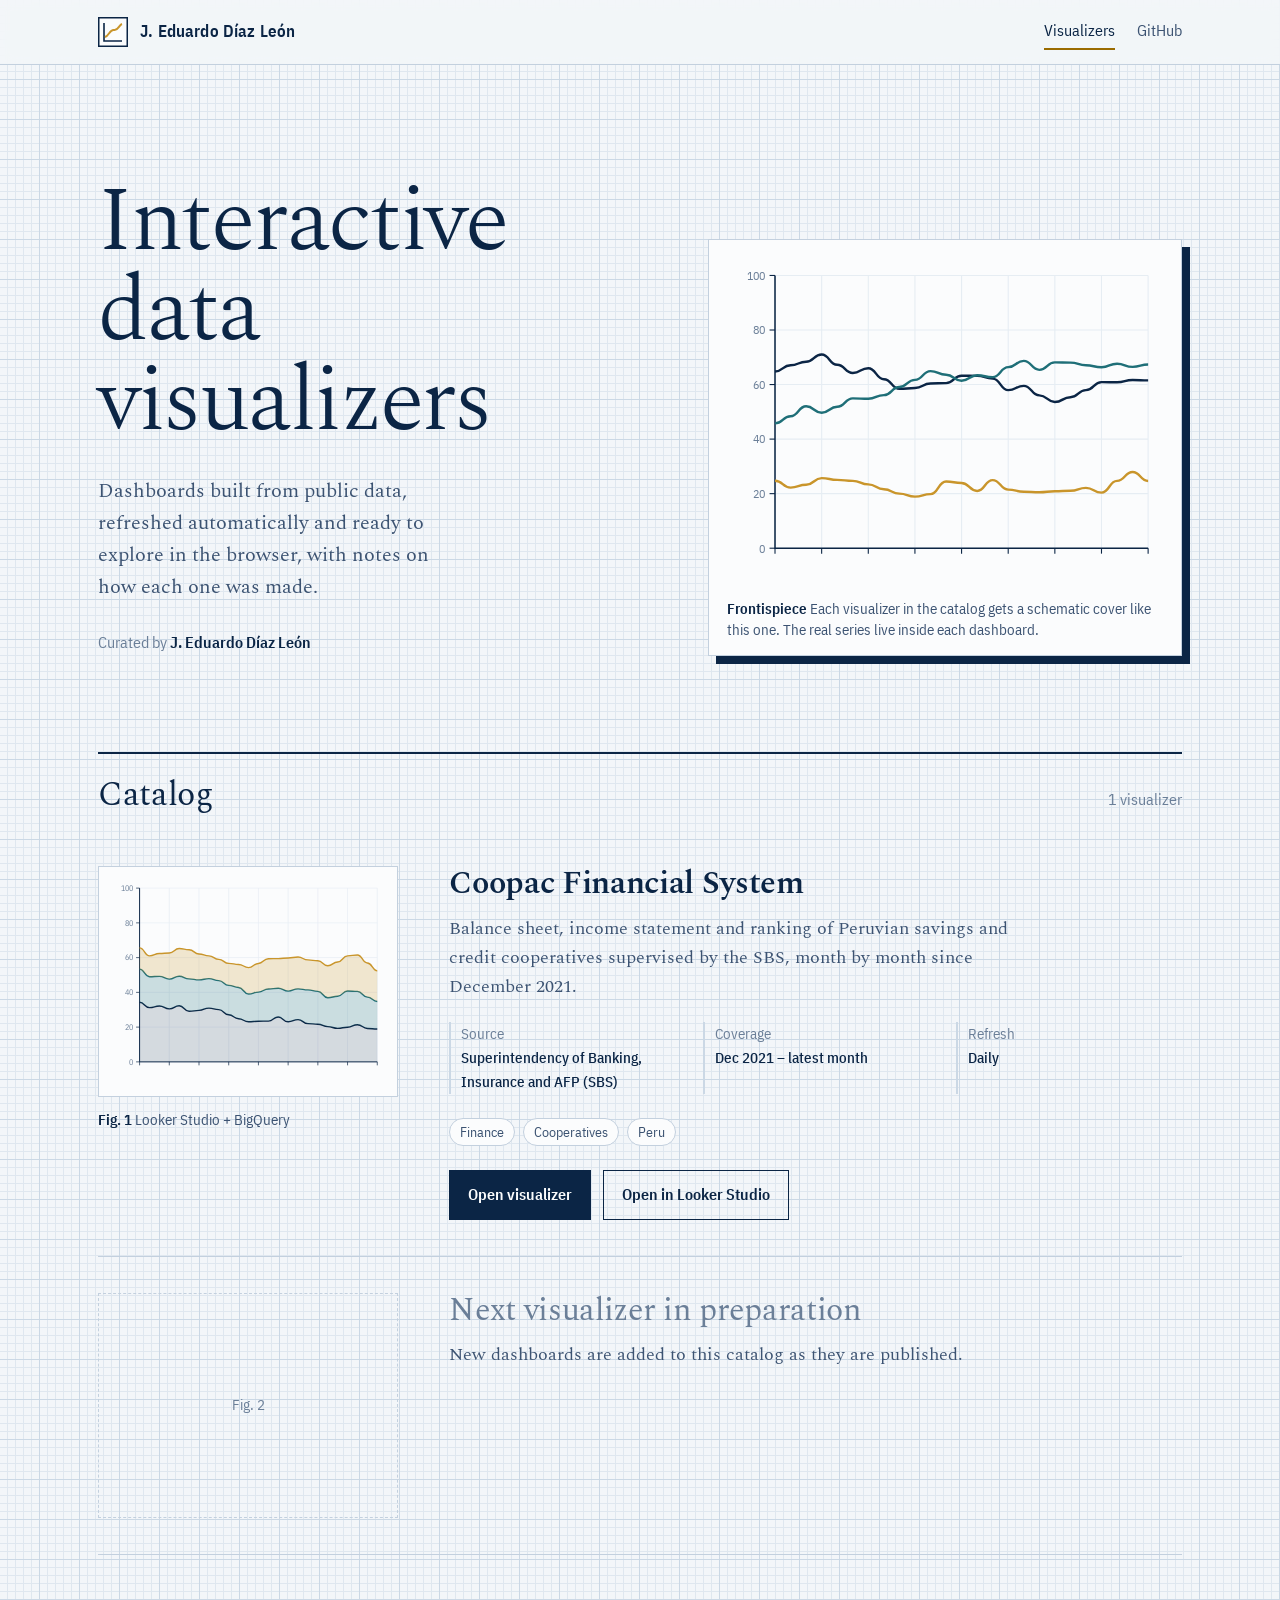
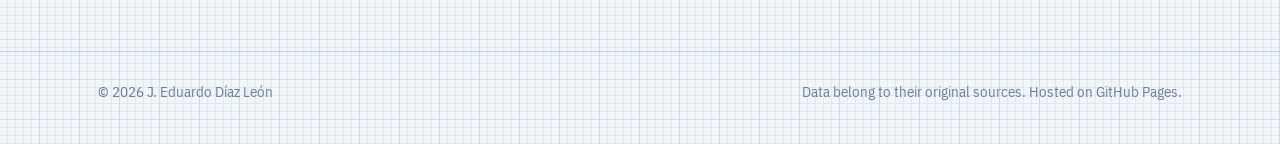
==== index.html @ e065cef1 "Add files via upload" ====
<!doctype html>
<html lang="en">
<head>
  <meta charset="utf-8">
  <meta name="viewport" content="width=device-width, initial-scale=1">
  <title>Visualization · J. Eduardo Díaz León</title>
  <meta name="description" content="Interactive data visualizers built from public data and refreshed automatically.">
  <link rel="icon" href="assets/favicon.svg" type="image/svg+xml">
  <link rel="preconnect" href="https://fonts.googleapis.com">
  <link rel="preconnect" href="https://fonts.gstatic.com" crossorigin>
  <link href="https://fonts.googleapis.com/css2?family=IBM+Plex+Sans+Condensed:wght@400;500;600&family=Spectral:ital,wght@0,300;0,400;0,600;1,400&display=swap" rel="stylesheet">
  <link rel="stylesheet" href="assets/styles.css">
</head>
<body>
  <a class="skip" href="#catalog">Skip to the visualizers</a>

  <header class="masthead">
    <div class="wrap">
      <a class="brand" href="./" aria-label="Visualization, home">
        <svg width="30" height="30" viewBox="0 0 30 30" aria-hidden="true">
          <rect x="0.75" y="0.75" width="28.5" height="28.5" fill="#fbfcfd" stroke="#0b2545" stroke-width="1.5"/>
          <path d="M6 6 V24 H24" fill="none" stroke="#0b2545" stroke-width="1.6"/>
          <path d="M7 20 C11 19, 12 12, 16 13 S21 8, 24 7" fill="none" stroke="#c9952b" stroke-width="2"/>
        </svg>
        <span>J. Eduardo Díaz León</span>
      </a>
      <nav aria-label="Main">
        <a href="./" aria-current="page">Visualizers</a>
        <a href="https://github.com/jeduardodiazleon" target="_blank" rel="noopener">GitHub</a>
      </nav>
    </div>
  </header>

  <main>
    <section class="hero">
      <div class="wrap hero-grid">
        <div>
          <h1>Interactive data visualizers</h1>
          <p class="lede">Dashboards built from public data, refreshed automatically and ready to explore in the browser, with notes on how each one was made.</p>
          <p class="byline">Curated by <strong>J. Eduardo Díaz León</strong></p>
        </div>
        <figure class="hero-figure" id="hero-figure">
          <figcaption></figcaption>
        </figure>
      </div>
    </section>

    <section class="catalog" id="catalog" aria-labelledby="catalog-title">
      <div class="wrap">
        <div class="section-head">
          <h2 id="catalog-title">Catalog</h2>
          <p id="count"></p>
        </div>
        <div id="catalog-list"></div>
      </div>
    </section>
  </main>

  <footer class="colophon">
    <div class="wrap">
      <span>© <span id="year"></span> J. Eduardo Díaz León</span>
      <span>Data belong to their original sources. Hosted on GitHub Pages.</span>
    </div>
  </footer>

  <script src="assets/apps.js"></script>
  <script src="assets/main.js"></script>
</body>
</html>
---- assets/styles.css ----
/* ---------- Tokens ---------- */
:root {
  --paper: #f3f6f9;
  --sheet: #fbfcfd;
  --grid: #dfe7ef;
  --grid-strong: #cbd8e5;
  --ink: #0b2545;
  --ink-2: #3c5372;
  --ink-3: #6b7f98;
  --rule: #c3d0de;
  --ochre: #9a6b00;
  --ochre-soft: #e9c46a;
  --teal: #1f6f78;

  --serif: "Spectral", Georgia, "Times New Roman", serif;
  --sans: "IBM Plex Sans Condensed", "Arial Narrow", system-ui, sans-serif;

  --measure: 64ch;
  --page: 1180px;
  --gutter: clamp(20px, 4vw, 48px);
}

*,
*::before,
*::after { box-sizing: border-box; }

html { -webkit-text-size-adjust: 100%; }

body {
  margin: 0;
  color: var(--ink);
  font-family: var(--serif);
  font-size: 18px;
  line-height: 1.6;
  background-color: var(--paper);
  /* Graph paper: fine 8px lines, stronger every 40px */
  background-image:
    linear-gradient(var(--grid-strong) 1px, transparent 1px),
    linear-gradient(90deg, var(--grid-strong) 1px, transparent 1px),
    linear-gradient(var(--grid) 1px, transparent 1px),
    linear-gradient(90deg, var(--grid) 1px, transparent 1px);
  background-size: 40px 40px, 40px 40px, 8px 8px, 8px 8px;
  background-position: -1px -1px;
}

a { color: inherit; }

:focus-visible {
  outline: 3px solid var(--ochre-soft);
  outline-offset: 3px;
  border-radius: 2px;
}

.wrap {
  max-width: var(--page);
  margin: 0 auto;
  padding: 0 var(--gutter);
}

.skip {
  position: absolute;
  left: -999px;
  top: 8px;
  background: var(--ink);
  color: var(--sheet);
  padding: 8px 14px;
  font-family: var(--sans);
  z-index: 10;
}
.skip:focus { left: 8px; }

/* ---------- Masthead ---------- */
.masthead {
  border-bottom: 1px solid var(--rule);
  background: color-mix(in srgb, var(--paper) 88%, transparent);
  backdrop-filter: blur(6px);
  position: sticky;
  top: 0;
  z-index: 5;
}
.masthead .wrap {
  display: flex;
  align-items: center;
  justify-content: space-between;
  gap: 24px;
  min-height: 64px;
}
.brand {
  display: flex;
  align-items: center;
  gap: 12px;
  text-decoration: none;
  font-family: var(--sans);
  font-weight: 600;
  font-size: 17px;
  letter-spacing: 0.01em;
}
.brand svg { flex: none; }
.masthead nav {
  display: flex;
  gap: 22px;
  font-family: var(--sans);
  font-size: 16px;
}
.masthead nav a {
  text-decoration: none;
  color: var(--ink-2);
  padding: 4px 0;
  border-bottom: 2px solid transparent;
}
.masthead nav a:hover,
.masthead nav a[aria-current="page"] {
  color: var(--ink);
  border-bottom-color: var(--ochre);
}

/* ---------- Hero ---------- */
.hero {
  padding: clamp(56px, 9vw, 112px) 0 clamp(40px, 6vw, 72px);
}
.hero-grid {
  display: grid;
  grid-template-columns: minmax(0, 1.15fr) minmax(0, 1fr);
  gap: clamp(32px, 5vw, 72px);
  align-items: end;
}
.hero h1 {
  font-weight: 300;
  font-size: clamp(44px, 7.2vw, 92px);
  line-height: 0.98;
  letter-spacing: -0.025em;
  margin: 0 0 28px;
  max-width: 11ch;
}
.hero .lede {
  font-size: clamp(19px, 1.6vw, 22px);
  line-height: 1.55;
  color: var(--ink-2);
  max-width: 36ch;
  margin: 0 0 28px;
}
.byline {
  font-family: var(--sans);
  font-size: 16px;
  color: var(--ink-3);
  margin: 0;
}
.byline strong { color: var(--ink); font-weight: 600; }

/* The hero figure: the memorable element */
.hero-figure {
  margin: 0;
  background: var(--sheet);
  border: 1px solid var(--rule);
  padding: 18px 18px 14px;
  box-shadow: 8px 8px 0 var(--ink);
}
.hero-figure svg { display: block; width: 100%; height: auto; }
.hero-figure figcaption,
.plate figcaption {
  font-family: var(--sans);
  font-size: 15px;
  line-height: 1.45;
  color: var(--ink-2);
  margin-top: 12px;
}
.hero-figure figcaption b,
.plate figcaption b { color: var(--ink); font-weight: 600; }

@media (prefers-reduced-motion: no-preference) {
  .draw path.series {
    stroke-dasharray: var(--len);
    stroke-dashoffset: var(--len);
    animation: draw 1.8s cubic-bezier(.6, .1, .2, 1) forwards;
  }
  .draw path.series:nth-of-type(2) { animation-delay: .25s; }
  .draw path.series:nth-of-type(3) { animation-delay: .5s; }
  @keyframes draw { to { stroke-dashoffset: 0; } }
}

/* ---------- Catalog ---------- */
.catalog {
  padding: 24px 0 96px;
}
.section-head {
  display: flex;
  align-items: baseline;
  justify-content: space-between;
  gap: 16px;
  border-top: 2px solid var(--ink);
  padding-top: 14px;
  margin-bottom: 8px;
}
.section-head h2 {
  font-weight: 400;
  font-size: clamp(26px, 3vw, 34px);
  margin: 0;
  letter-spacing: -0.01em;
}
.section-head p {
  font-family: var(--sans);
  color: var(--ink-3);
  margin: 0;
  font-size: 16px;
}

.entry {
  display: grid;
  grid-template-columns: 300px minmax(0, 1fr);
  gap: clamp(24px, 4vw, 56px);
  padding: 36px 0;
  border-bottom: 1px solid var(--rule);
}
.plate {
  margin: 0;
}
.plate .frame {
  background: var(--sheet);
  border: 1px solid var(--rule);
  padding: 10px;
}
.plate svg { display: block; width: 100%; height: auto; }

.entry h3 {
  font-weight: 600;
  font-size: clamp(26px, 2.6vw, 32px);
  line-height: 1.15;
  margin: 0 0 12px;
  letter-spacing: -0.01em;
}
.entry h3 a { text-decoration: none; }
.entry h3 a:hover { text-decoration: underline; text-decoration-thickness: 1px; text-underline-offset: 4px; }
.entry .summary {
  margin: 0 0 20px;
  max-width: var(--measure);
  color: var(--ink-2);
}

.facts {
  display: grid;
  grid-template-columns: repeat(auto-fit, minmax(170px, 1fr));
  gap: 10px 28px;
  margin: 0 0 24px;
  font-family: var(--sans);
  font-size: 15px;
  max-width: 760px;
}
.facts div { border-left: 2px solid var(--grid-strong); padding-left: 10px; }
.facts dt { color: var(--ink-3); }
.facts dd { margin: 0; color: var(--ink); font-weight: 500; }

.topics {
  list-style: none;
  display: flex;
  flex-wrap: wrap;
  gap: 8px;
  padding: 0;
  margin: 0 0 24px;
  font-family: var(--sans);
  font-size: 14px;
}
.topics li {
  border: 1px solid var(--rule);
  background: var(--sheet);
  padding: 2px 10px;
  border-radius: 999px;
  color: var(--ink-2);
}

.actions { display: flex; flex-wrap: wrap; gap: 12px; }
.btn {
  display: inline-flex;
  align-items: center;
  gap: 10px;
  font-family: var(--sans);
  font-weight: 600;
  font-size: 16px;
  text-decoration: none;
  padding: 11px 18px;
  border: 1.5px solid var(--ink);
  background: var(--ink);
  color: var(--sheet);
  transition: background .15s, color .15s;
}
.btn:hover { background: var(--teal); border-color: var(--teal); }
.btn.ghost { background: transparent; color: var(--ink); }
.btn.ghost:hover { background: var(--ink); color: var(--sheet); }

.entry.empty {
  grid-template-columns: 300px minmax(0, 1fr);
  color: var(--ink-3);
}
.entry.empty .frame {
  border-style: dashed;
  background: transparent;
  aspect-ratio: 4 / 3;
  display: grid;
  place-items: center;
  font-family: var(--sans);
  font-size: 15px;
}
.entry.empty h3 { color: var(--ink-3); font-weight: 400; }

/* ---------- Footer ---------- */
.colophon {
  border-top: 1px solid var(--rule);
  padding: 28px 0 40px;
  font-family: var(--sans);
  font-size: 15px;
  color: var(--ink-3);
}
.colophon .wrap { display: flex; flex-wrap: wrap; gap: 12px 32px; justify-content: space-between; }

/* ---------- Viewer page ---------- */
.viewer-head {
  padding: 36px 0 20px;
}
.back {
  font-family: var(--sans);
  font-size: 16px;
  color: var(--ink-2);
  text-decoration: none;
}
.back:hover { color: var(--ink); text-decoration: underline; }
.viewer-head h1 {
  font-weight: 400;
  font-size: clamp(34px, 5vw, 56px);
  line-height: 1.05;
  letter-spacing: -0.02em;
  margin: 14px 0 12px;
}
.viewer-head .summary { color: var(--ink-2); max-width: var(--measure); margin: 0 0 20px; }

.stage {
  max-width: 1360px;
  margin: 0 auto;
  padding: 0 clamp(8px, 2vw, 24px);
}
.stage .sheet {
  background: var(--sheet);
  border: 1px solid var(--rule);
  box-shadow: 8px 8px 0 var(--ink);
  padding: 8px;
}
.stage iframe {
  display: block;
  width: 100%;
  border: 0;
  background: #fff;
}
.stage .hint {
  font-family: var(--sans);
  font-size: 14px;
  color: var(--ink-3);
  margin: 14px 4px 0;
}

.notes {
  padding: 56px 0 96px;
}
.notes-grid {
  display: grid;
  grid-template-columns: minmax(0, 1fr) minmax(0, 1.6fr);
  gap: clamp(24px, 5vw, 72px);
}
.notes h2 {
  font-weight: 400;
  font-size: 30px;
  margin: 0;
  border-top: 2px solid var(--ink);
  padding-top: 14px;
}
.notes ol {
  margin: 0;
  padding-left: 1.4em;
  max-width: var(--measure);
  border-top: 1px solid var(--rule);
  padding-top: 14px;
}
.notes li { margin-bottom: 12px; color: var(--ink-2); }
.notes li::marker { font-family: var(--sans); color: var(--ochre); font-weight: 600; }

.missing {
  padding: 96px 0;
  max-width: var(--measure);
}
.missing h1 { font-weight: 400; font-size: 40px; margin: 0 0 12px; }

/* ---------- Responsive ---------- */
@media (max-width: 900px) {
  .hero-grid { grid-template-columns: 1fr; align-items: start; }
  .hero h1 { max-width: 14ch; }
  .entry, .entry.empty { grid-template-columns: minmax(0, 1fr); }
  .plate { width: 100%; max-width: 420px; }
  .entry.empty .frame { aspect-ratio: auto; min-height: 120px; }
  .notes-grid { grid-template-columns: 1fr; }
}
@media (max-width: 560px) {
  body { font-size: 17px; }
  .masthead nav { gap: 14px; font-size: 15px; }
  .brand span { display: none; }
  .hero-figure, .stage .sheet { box-shadow: 5px 5px 0 var(--ink); }
}
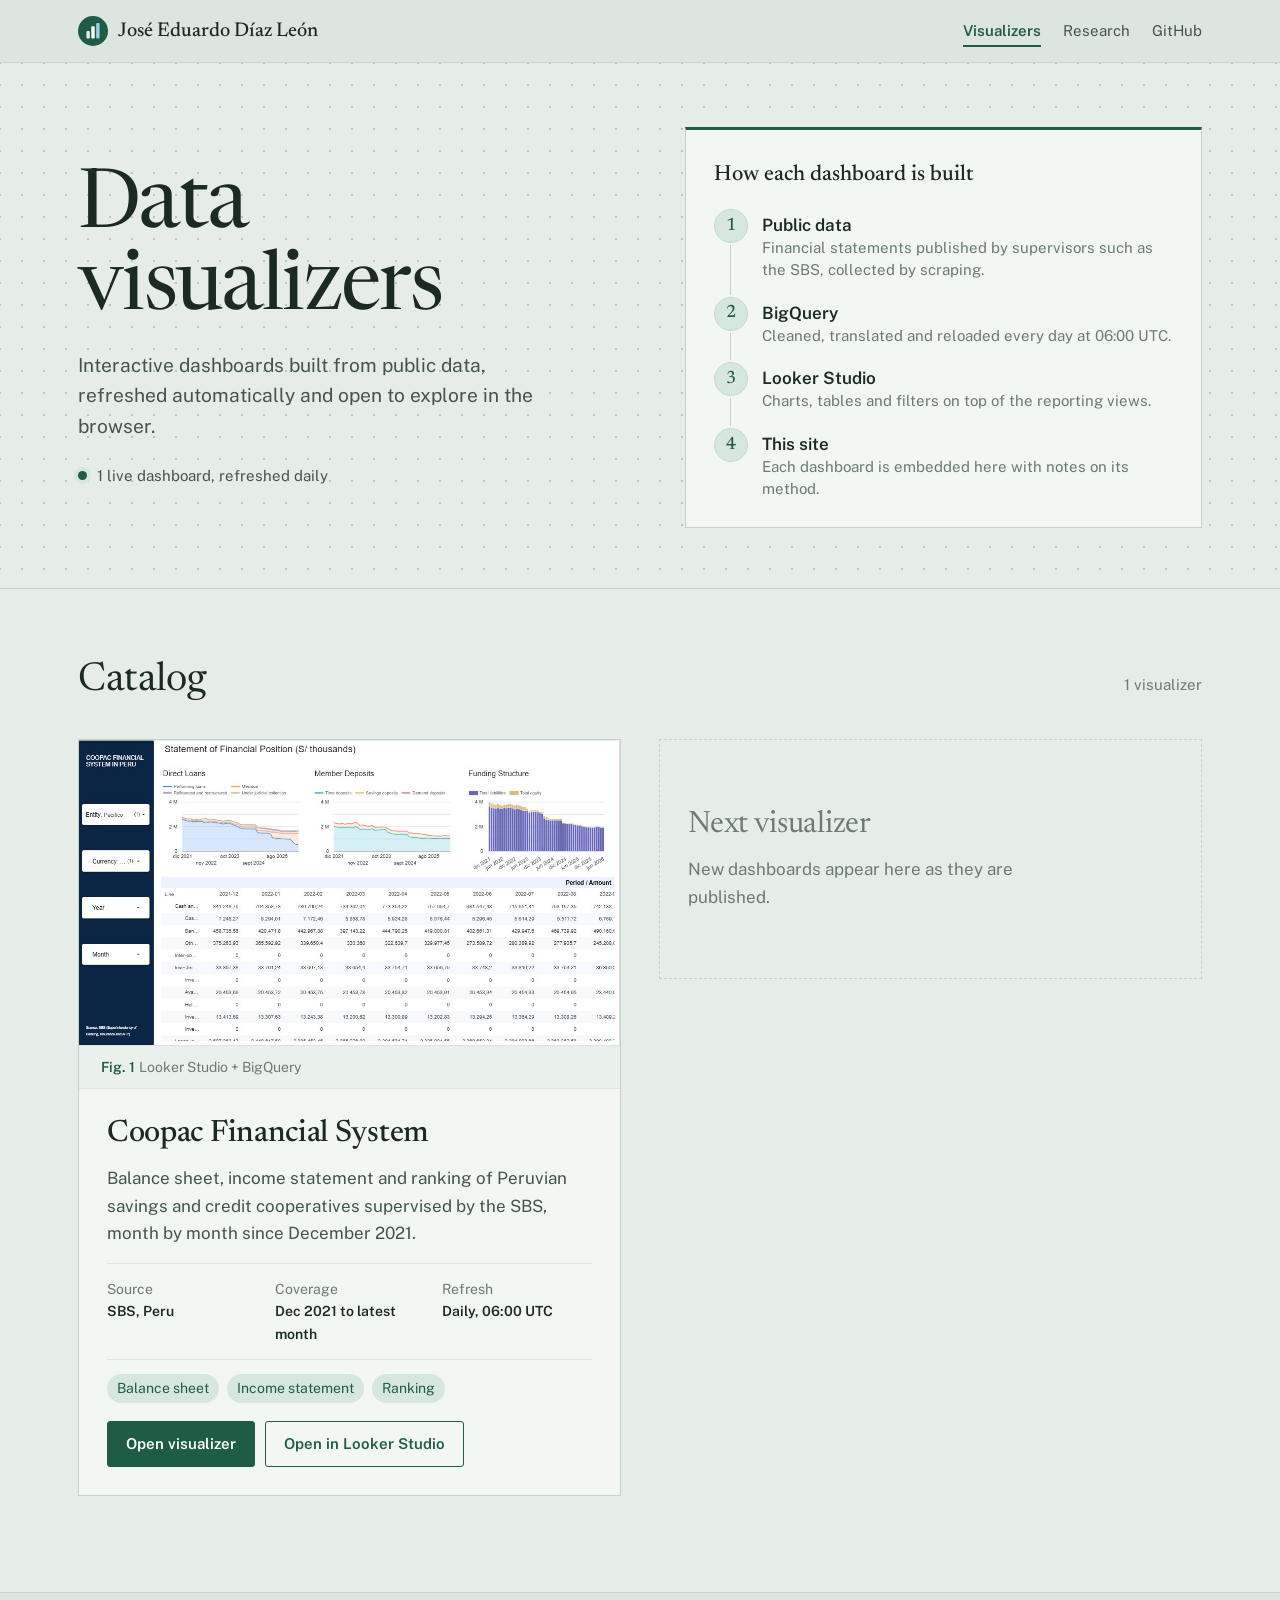
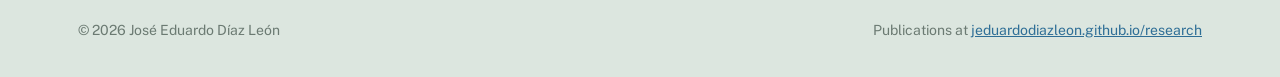
==== commit e7c0fe25: "Add files via upload" ====
--- a/index.html
+++ b/index.html
@@ -3,29 +3,24 @@
 <head>
   <meta charset="utf-8">
   <meta name="viewport" content="width=device-width, initial-scale=1">
-  <title>Visualization · J. Eduardo Díaz León</title>
-  <meta name="description" content="Interactive data visualizers built from public data and refreshed automatically.">
+  <title>Visualization · José Eduardo Díaz León</title>
+  <meta name="description" content="Interactive dashboards built from public data and refreshed automatically.">
+  <meta name="theme-color" content="#dce6df">
   <link rel="icon" href="assets/favicon.svg" type="image/svg+xml">
   <link rel="preconnect" href="https://fonts.googleapis.com">
   <link rel="preconnect" href="https://fonts.gstatic.com" crossorigin>
-  <link href="https://fonts.googleapis.com/css2?family=IBM+Plex+Sans+Condensed:wght@400;500;600&family=Spectral:ital,wght@0,300;0,400;0,600;1,400&display=swap" rel="stylesheet">
+  <link href="https://fonts.googleapis.com/css2?family=Newsreader:ital,opsz,wght@0,6..72,300..600;1,6..72,400&family=Public+Sans:wght@400;500;600&display=swap" rel="stylesheet">
   <link rel="stylesheet" href="assets/styles.css">
 </head>
 <body>
-  <a class="skip" href="#catalog">Skip to the visualizers</a>
+  <a class="skip" href="#gallery">Skip to the catalog</a>
 
-  <header class="masthead">
+  <header class="topbar">
     <div class="wrap">
-      <a class="brand" href="./" aria-label="Visualization, home">
-        <svg width="30" height="30" viewBox="0 0 30 30" aria-hidden="true">
-          <rect x="0.75" y="0.75" width="28.5" height="28.5" fill="#fbfcfd" stroke="#0b2545" stroke-width="1.5"/>
-          <path d="M6 6 V24 H24" fill="none" stroke="#0b2545" stroke-width="1.6"/>
-          <path d="M7 20 C11 19, 12 12, 16 13 S21 8, 24 7" fill="none" stroke="#c9952b" stroke-width="2"/>
-        </svg>
-        <span>J. Eduardo Díaz León</span>
-      </a>
+      <a class="who" href="./" aria-label="José Eduardo Díaz León, visualizers home"><svg width="30" height="30" viewBox="0 0 32 32" aria-hidden="true"><rect width="32" height="32" rx="16" fill="#1f5c45"/><rect x="9" y="16" width="3.6" height="8" rx="1" fill="#e3eee8"/><rect x="14.2" y="11" width="3.6" height="13" rx="1" fill="#ffffff"/><rect x="19.4" y="7.5" width="3.6" height="16.5" rx="1" fill="#9fd0e8"/></svg><span>José Eduardo Díaz León</span></a>
       <nav aria-label="Main">
         <a href="./" aria-current="page">Visualizers</a>
+        <a href="https://jeduardodiazleon.github.io/research/">Research</a>
         <a href="https://github.com/jeduardodiazleon" target="_blank" rel="noopener">GitHub</a>
       </nav>
     </div>
@@ -33,33 +28,39 @@
 
   <main>
     <section class="hero">
-      <div class="wrap hero-grid">
+      <div class="wrap">
         <div>
-          <h1>Interactive data visualizers</h1>
-          <p class="lede">Dashboards built from public data, refreshed automatically and ready to explore in the browser, with notes on how each one was made.</p>
-          <p class="byline">Curated by <strong>J. Eduardo Díaz León</strong></p>
+          <h1>Data visualizers</h1>
+          <p class="lede">Interactive dashboards built from public data, refreshed automatically and open to explore in the browser.</p>
+          <p class="live"><span class="dot" aria-hidden="true"></span><span id="live-count"></span></p>
         </div>
-        <figure class="hero-figure" id="hero-figure">
-          <figcaption></figcaption>
+        <figure class="pipeline" aria-labelledby="pipeline-title">
+          <h2 id="pipeline-title">How each dashboard is built</h2>
+          <ol class="steps">
+            <li><div><b>Public data</b><span>Financial statements published by supervisors such as the SBS, collected by scraping.</span></div></li>
+            <li><div><b>BigQuery</b><span>Cleaned, translated and reloaded every day at 06:00 UTC.</span></div></li>
+            <li><div><b>Looker Studio</b><span>Charts, tables and filters on top of the reporting views.</span></div></li>
+            <li><div><b>This site</b><span>Each dashboard is embedded here with notes on its method.</span></div></li>
+          </ol>
         </figure>
       </div>
     </section>
 
-    <section class="catalog" id="catalog" aria-labelledby="catalog-title">
+    <section class="gallery" id="gallery" aria-labelledby="gallery-title">
       <div class="wrap">
-        <div class="section-head">
-          <h2 id="catalog-title">Catalog</h2>
+        <div class="gallery-head">
+          <h2 id="gallery-title">Catalog</h2>
           <p id="count"></p>
         </div>
-        <div id="catalog-list"></div>
+        <div class="grid" id="grid"></div>
       </div>
     </section>
   </main>
 
-  <footer class="colophon">
+  <footer class="footer">
     <div class="wrap">
-      <span>© <span id="year"></span> J. Eduardo Díaz León</span>
-      <span>Data belong to their original sources. Hosted on GitHub Pages.</span>
+      <span>© <span id="year"></span> José Eduardo Díaz León</span>
+      <span>Publications at <a href="https://jeduardodiazleon.github.io/research/">jeduardodiazleon.github.io/research</a></span>
     </div>
   </footer>
 
--- a/assets/styles.css
+++ b/assets/styles.css
@@ -1,403 +1,193 @@
 /* ---------- Tokens ---------- */
 :root {
-  --paper: #f3f6f9;
-  --sheet: #fbfcfd;
-  --grid: #dfe7ef;
-  --grid-strong: #cbd8e5;
-  --ink: #0b2545;
-  --ink-2: #3c5372;
-  --ink-3: #6b7f98;
-  --rule: #c3d0de;
-  --ochre: #9a6b00;
-  --ochre-soft: #e9c46a;
-  --teal: #1f6f78;
+  --paper: #e6ede8;
+  --sheet: #f3f7f4;
+  --ink: #1c2a24;
+  --ink-2: #43544c;
+  --ink-3: #6b7a72;
+  --rule: #c5d2c9;
+  --rule-2: #dbe4de;
+  --green: #1f5c45;
+  --green-soft: #d6e8dd;
+  --blue: #2e6e96;
+  --focus: #7fb8d8;
 
-  --serif: "Spectral", Georgia, "Times New Roman", serif;
-  --sans: "IBM Plex Sans Condensed", "Arial Narrow", system-ui, sans-serif;
-
-  --measure: 64ch;
-  --page: 1180px;
+  --serif: "Newsreader", Georgia, "Times New Roman", serif;
+  --sans: "Public Sans", "Helvetica Neue", Arial, sans-serif;
+  --page: 1220px;
   --gutter: clamp(20px, 4vw, 48px);
+  --measure: 62ch;
 }
 
-*,
-*::before,
-*::after { box-sizing: border-box; }
-
+*, *::before, *::after { box-sizing: border-box; }
 html { -webkit-text-size-adjust: 100%; }
-
 body {
   margin: 0;
+  background: var(--paper);
   color: var(--ink);
-  font-family: var(--serif);
-  font-size: 18px;
+  font-family: var(--sans);
+  font-size: 17px;
   line-height: 1.6;
-  background-color: var(--paper);
-  /* Graph paper: fine 8px lines, stronger every 40px */
-  background-image:
-    linear-gradient(var(--grid-strong) 1px, transparent 1px),
-    linear-gradient(90deg, var(--grid-strong) 1px, transparent 1px),
-    linear-gradient(var(--grid) 1px, transparent 1px),
-    linear-gradient(90deg, var(--grid) 1px, transparent 1px);
-  background-size: 40px 40px, 40px 40px, 8px 8px, 8px 8px;
-  background-position: -1px -1px;
 }
+a { color: inherit; }
+img { display: block; max-width: 100%; }
+:focus-visible { outline: 3px solid var(--focus); outline-offset: 3px; border-radius: 3px; }
 
-a { color: inherit; }
+.skip { position: absolute; left: -999px; top: 8px; z-index: 20; background: var(--green); color: #fff; padding: 8px 14px; }
+.skip:focus { left: 8px; }
+.wrap { max-width: var(--page); margin: 0 auto; padding: 0 var(--gutter); }
 
-:focus-visible {
-  outline: 3px solid var(--ochre-soft);
-  outline-offset: 3px;
-  border-radius: 2px;
-}
-
-.wrap {
-  max-width: var(--page);
-  margin: 0 auto;
-  padding: 0 var(--gutter);
-}
-
-.skip {
-  position: absolute;
-  left: -999px;
-  top: 8px;
-  background: var(--ink);
-  color: var(--sheet);
-  padding: 8px 14px;
-  font-family: var(--sans);
-  z-index: 10;
-}
-.skip:focus { left: 8px; }
-
-/* ---------- Masthead ---------- */
-.masthead {
-  border-bottom: 1px solid var(--rule);
-  background: color-mix(in srgb, var(--paper) 88%, transparent);
-  backdrop-filter: blur(6px);
-  position: sticky;
-  top: 0;
-  z-index: 5;
-}
-.masthead .wrap {
-  display: flex;
-  align-items: center;
-  justify-content: space-between;
-  gap: 24px;
-  min-height: 64px;
-}
-.brand {
-  display: flex;
-  align-items: center;
-  gap: 12px;
-  text-decoration: none;
-  font-family: var(--sans);
-  font-weight: 600;
-  font-size: 17px;
-  letter-spacing: 0.01em;
-}
-.brand svg { flex: none; }
-.masthead nav {
-  display: flex;
-  gap: 22px;
-  font-family: var(--sans);
-  font-size: 16px;
-}
-.masthead nav a {
-  text-decoration: none;
-  color: var(--ink-2);
-  padding: 4px 0;
-  border-bottom: 2px solid transparent;
-}
-.masthead nav a:hover,
-.masthead nav a[aria-current="page"] {
-  color: var(--ink);
-  border-bottom-color: var(--ochre);
-}
+/* ---------- Top bar ---------- */
+.topbar { background: #dce6df; border-bottom: 1px solid var(--rule); }
+.topbar .wrap { display: flex; align-items: center; justify-content: space-between; gap: 20px; min-height: 62px; }
+.who { display: flex; align-items: center; gap: 10px; text-decoration: none; font-family: var(--serif); font-size: 20px; font-weight: 500; }
+.who svg { flex: none; }
+.topbar nav { display: flex; gap: 22px; font-size: 15px; }
+.topbar nav a { text-decoration: none; color: var(--ink-2); padding: 4px 0; }
+.topbar nav a:hover { color: var(--green); }
+.topbar nav a[aria-current="page"] { color: var(--green); font-weight: 600; box-shadow: inset 0 -2px 0 var(--green); }
 
 /* ---------- Hero ---------- */
 .hero {
-  padding: clamp(56px, 9vw, 112px) 0 clamp(40px, 6vw, 72px);
+  padding: clamp(36px, 5vw, 64px) 0 clamp(36px, 5vw, 60px);
+  border-bottom: 1px solid var(--rule);
+  /* dotted grid: the lab-notebook texture of this site */
+  background-image: radial-gradient(#b7c7bc 1.1px, transparent 1.3px);
+  background-size: 22px 22px;
+  background-position: 11px 11px;
 }
-.hero-grid {
+.hero .wrap {
   display: grid;
-  grid-template-columns: minmax(0, 1.15fr) minmax(0, 1fr);
-  gap: clamp(32px, 5vw, 72px);
-  align-items: end;
+  grid-template-columns: minmax(0, 1.05fr) minmax(0, 1fr);
+  gap: clamp(28px, 5vw, 72px);
+  align-items: center;
 }
 .hero h1 {
-  font-weight: 300;
-  font-size: clamp(44px, 7.2vw, 92px);
-  line-height: 0.98;
-  letter-spacing: -0.025em;
-  margin: 0 0 28px;
-  max-width: 11ch;
+  margin: 0 0 18px;
+  font-family: var(--serif);
+  font-weight: 400;
+  font-size: clamp(44px, 6.4vw, 84px);
+  line-height: 1;
+  letter-spacing: -0.02em;
 }
-.hero .lede {
-  font-size: clamp(19px, 1.6vw, 22px);
-  line-height: 1.55;
-  color: var(--ink-2);
-  max-width: 36ch;
-  margin: 0 0 28px;
-}
-.byline {
-  font-family: var(--sans);
-  font-size: 16px;
-  color: var(--ink-3);
-  margin: 0;
-}
-.byline strong { color: var(--ink); font-weight: 600; }
+.hero .lede { margin: 0 0 22px; font-size: clamp(18px, 1.5vw, 20px); color: var(--ink-2); max-width: 40ch; }
+.hero .live { margin: 0; font-size: 15px; color: var(--ink-2); display: flex; align-items: center; gap: 10px; }
+.dot { width: 9px; height: 9px; border-radius: 50%; background: var(--green); box-shadow: 0 0 0 4px var(--green-soft); flex: none; }
 
-/* The hero figure: the memorable element */
-.hero-figure {
+/* Pipeline diagram: how every dashboard is built (a real sequence) */
+.pipeline {
   margin: 0;
   background: var(--sheet);
   border: 1px solid var(--rule);
-  padding: 18px 18px 14px;
-  box-shadow: 8px 8px 0 var(--ink);
+  border-top: 3px solid var(--green);
+  padding: clamp(18px, 2.4vw, 28px);
 }
-.hero-figure svg { display: block; width: 100%; height: auto; }
-.hero-figure figcaption,
-.plate figcaption {
-  font-family: var(--sans);
-  font-size: 15px;
-  line-height: 1.45;
-  color: var(--ink-2);
-  margin-top: 12px;
+.pipeline h2 { margin: 0 0 16px; font-family: var(--serif); font-weight: 500; font-size: 22px; }
+.steps { list-style: none; margin: 0; padding: 0; counter-reset: step; }
+.steps li {
+  counter-increment: step;
+  display: grid; grid-template-columns: 34px minmax(0, 1fr); gap: 14px;
+  position: relative; padding-bottom: 16px;
 }
-.hero-figure figcaption b,
-.plate figcaption b { color: var(--ink); font-weight: 600; }
+.steps li:last-child { padding-bottom: 0; }
+.steps li::before {
+  content: counter(step);
+  width: 34px; height: 34px; border-radius: 50%;
+  display: grid; place-items: center;
+  font-family: var(--serif); font-size: 18px; font-weight: 500;
+  color: var(--green); background: var(--green-soft); border: 1px solid #c4dacd;
+}
+.steps li:not(:last-child)::after {
+  content: ""; position: absolute; left: 16.5px; top: 36px; bottom: 2px; width: 1px; background: var(--rule);
+}
+.steps b { display: block; font-weight: 600; color: var(--ink); line-height: 1.35; margin-top: 5px; }
+.steps span { display: block; font-size: 15px; color: var(--ink-3); line-height: 1.45; }
 
-@media (prefers-reduced-motion: no-preference) {
-  .draw path.series {
-    stroke-dasharray: var(--len);
-    stroke-dashoffset: var(--len);
-    animation: draw 1.8s cubic-bezier(.6, .1, .2, 1) forwards;
-  }
-  .draw path.series:nth-of-type(2) { animation-delay: .25s; }
-  .draw path.series:nth-of-type(3) { animation-delay: .5s; }
-  @keyframes draw { to { stroke-dashoffset: 0; } }
+/* ---------- Gallery ---------- */
+.gallery { padding: clamp(40px, 5vw, 60px) 0 96px; }
+.gallery-head { display: flex; justify-content: space-between; align-items: baseline; gap: 16px; margin-bottom: 26px; }
+.gallery-head h2 { margin: 0; font-family: var(--serif); font-weight: 400; font-size: clamp(30px, 3.2vw, 40px); letter-spacing: -0.01em; }
+.gallery-head p { margin: 0; color: var(--ink-3); font-size: 15px; }
+
+.grid { display: grid; grid-template-columns: repeat(2, minmax(0, 1fr)); gap: clamp(22px, 3vw, 40px); }
+
+.card { background: var(--sheet); border: 1px solid var(--rule); display: flex; flex-direction: column; }
+.card .shot { margin: 0; border-bottom: 1px solid var(--rule-2); }
+.card .shot a { display: block; aspect-ratio: 16 / 9; overflow: hidden; background: #fff; }
+.card .shot img { width: 100%; height: 100%; object-fit: cover; object-position: top left; }
+.card .shot a:hover img { opacity: .92; }
+.card figcaption { padding: 10px 22px; font-size: 14px; color: var(--ink-3); background: #eaf1ec; border-top: 1px solid var(--rule-2); }
+.card figcaption b { color: var(--green); font-weight: 600; margin-right: 4px; }
+
+.card-body { padding: clamp(20px, 2.4vw, 28px); display: flex; flex-direction: column; gap: 14px; flex: 1; }
+.card h3 { margin: 0; font-family: var(--serif); font-weight: 500; font-size: clamp(26px, 2.4vw, 32px); line-height: 1.12; letter-spacing: -0.01em; }
+.card h3 a { text-decoration: none; }
+.card h3 a:hover { color: var(--green); }
+.card .summary { margin: 0; color: var(--ink-2); max-width: var(--measure); }
+
+.meta { display: grid; grid-template-columns: repeat(3, minmax(0, 1fr)); gap: 12px 18px; margin: 2px 0 0; font-size: 14px; padding: 14px 0; border-top: 1px solid var(--rule-2); border-bottom: 1px solid var(--rule-2); }
+.meta dt { color: var(--ink-3); }
+.meta dd { margin: 0; color: var(--ink); font-weight: 600; }
+
+.pages { display: flex; flex-wrap: wrap; gap: 6px 8px; margin: 0; padding: 0; list-style: none; font-size: 14px; }
+.pages li { background: var(--green-soft); color: var(--green); padding: 3px 10px; border-radius: 999px; }
+
+.actions { display: flex; flex-wrap: wrap; gap: 10px; margin-top: auto; padding-top: 4px; }
+.btn {
+  display: inline-flex; align-items: center; gap: 8px; text-decoration: none; cursor: pointer;
+  font-family: var(--sans); font-weight: 600; font-size: 15px;
+  padding: 10px 18px; border-radius: 3px; border: 1.5px solid var(--green);
+  background: var(--green); color: #fff;
 }
+.btn:hover { background: #174a37; border-color: #174a37; }
+.btn.ghost { background: transparent; color: var(--green); }
+.btn.ghost:hover { background: var(--green-soft); }
 
-/* ---------- Catalog ---------- */
-.catalog {
-  padding: 24px 0 96px;
-}
-.section-head {
-  display: flex;
-  align-items: baseline;
-  justify-content: space-between;
-  gap: 16px;
-  border-top: 2px solid var(--ink);
-  padding-top: 14px;
-  margin-bottom: 8px;
-}
-.section-head h2 {
-  font-weight: 400;
-  font-size: clamp(26px, 3vw, 34px);
-  margin: 0;
-  letter-spacing: -0.01em;
-}
-.section-head p {
-  font-family: var(--sans);
-  color: var(--ink-3);
-  margin: 0;
-  font-size: 16px;
-}
+.card.slot { background: transparent; border-style: dashed; justify-content: center; min-height: 240px; align-self: start; }
+.card.slot .card-body { justify-content: center; }
+.card.slot h3 { color: var(--ink-3); font-weight: 400; }
+.card.slot p { margin: 0; color: var(--ink-3); max-width: 40ch; }
 
-.entry {
-  display: grid;
-  grid-template-columns: 300px minmax(0, 1fr);
-  gap: clamp(24px, 4vw, 56px);
-  padding: 36px 0;
-  border-bottom: 1px solid var(--rule);
-}
-.plate {
-  margin: 0;
-}
-.plate .frame {
-  background: var(--sheet);
-  border: 1px solid var(--rule);
-  padding: 10px;
-}
-.plate svg { display: block; width: 100%; height: auto; }
+/* ---------- Viewer ---------- */
+.v-head { background: #dce6df; border-bottom: 1px solid var(--rule); padding: clamp(26px, 4vw, 44px) 0 clamp(24px, 3vw, 36px); }
+.back { color: var(--blue); font-size: 15px; text-decoration: none; }
+.back:hover { text-decoration: underline; }
+.v-head h1 { margin: 12px 0 14px; font-family: var(--serif); font-weight: 400; font-size: clamp(36px, 5vw, 64px); line-height: 1.02; letter-spacing: -0.02em; }
+.v-row { display: grid; grid-template-columns: minmax(0, 1.5fr) minmax(0, 1fr); gap: clamp(20px, 4vw, 56px); align-items: start; }
+.v-row .summary { margin: 0; color: var(--ink-2); font-size: 18px; max-width: var(--measure); }
+.v-row .meta { grid-template-columns: minmax(0, 1fr); border: 0; padding: 0; gap: 8px; }
+.v-row .meta div { display: grid; grid-template-columns: 90px 1fr; }
 
-.entry h3 {
-  font-weight: 600;
-  font-size: clamp(26px, 2.6vw, 32px);
-  line-height: 1.15;
-  margin: 0 0 12px;
-  letter-spacing: -0.01em;
-}
-.entry h3 a { text-decoration: none; }
-.entry h3 a:hover { text-decoration: underline; text-decoration-thickness: 1px; text-underline-offset: 4px; }
-.entry .summary {
-  margin: 0 0 20px;
-  max-width: var(--measure);
-  color: var(--ink-2);
-}
+.stage { max-width: 1380px; margin: clamp(20px, 3vw, 36px) auto 0; padding: 0 clamp(8px, 2vw, 24px); }
+.stage .frame { background: var(--sheet); border: 1px solid var(--rule); border-top: 3px solid var(--green); padding: 6px; }
+.stage iframe { display: block; width: 100%; border: 0; background: #fff; }
+.stage .hint { color: var(--ink-3); font-size: 14px; margin: 12px 4px 0; }
+.stage .hint a { color: var(--blue); }
 
-.facts {
-  display: grid;
-  grid-template-columns: repeat(auto-fit, minmax(170px, 1fr));
-  gap: 10px 28px;
-  margin: 0 0 24px;
-  font-family: var(--sans);
-  font-size: 15px;
-  max-width: 760px;
-}
-.facts div { border-left: 2px solid var(--grid-strong); padding-left: 10px; }
-.facts dt { color: var(--ink-3); }
-.facts dd { margin: 0; color: var(--ink); font-weight: 500; }
+.notes { padding: clamp(40px, 5vw, 64px) 0 96px; }
+.notes-grid { display: grid; grid-template-columns: minmax(0, 1fr) minmax(0, 2fr); gap: clamp(20px, 4vw, 56px); border-top: 1px solid var(--rule); padding-top: 26px; }
+.notes h2 { margin: 0; font-family: var(--serif); font-weight: 400; font-size: 30px; }
+.notes ol { margin: 0; padding-left: 1.3em; max-width: var(--measure); }
+.notes li { margin-bottom: 12px; color: var(--ink-2); }
+.notes li::marker { color: var(--green); font-weight: 700; }
 
-.topics {
-  list-style: none;
-  display: flex;
-  flex-wrap: wrap;
-  gap: 8px;
-  padding: 0;
-  margin: 0 0 24px;
-  font-family: var(--sans);
-  font-size: 14px;
-}
-.topics li {
-  border: 1px solid var(--rule);
-  background: var(--sheet);
-  padding: 2px 10px;
-  border-radius: 999px;
-  color: var(--ink-2);
-}
-
-.actions { display: flex; flex-wrap: wrap; gap: 12px; }
-.btn {
-  display: inline-flex;
-  align-items: center;
-  gap: 10px;
-  font-family: var(--sans);
-  font-weight: 600;
-  font-size: 16px;
-  text-decoration: none;
-  padding: 11px 18px;
-  border: 1.5px solid var(--ink);
-  background: var(--ink);
-  color: var(--sheet);
-  transition: background .15s, color .15s;
-}
-.btn:hover { background: var(--teal); border-color: var(--teal); }
-.btn.ghost { background: transparent; color: var(--ink); }
-.btn.ghost:hover { background: var(--ink); color: var(--sheet); }
-
-.entry.empty {
-  grid-template-columns: 300px minmax(0, 1fr);
-  color: var(--ink-3);
-}
-.entry.empty .frame {
-  border-style: dashed;
-  background: transparent;
-  aspect-ratio: 4 / 3;
-  display: grid;
-  place-items: center;
-  font-family: var(--sans);
-  font-size: 15px;
-}
-.entry.empty h3 { color: var(--ink-3); font-weight: 400; }
+.missing { padding: 96px 0; max-width: var(--measure); }
+.missing h1 { font-family: var(--serif); font-weight: 400; font-size: 44px; margin: 0 0 12px; }
+.missing a { color: var(--blue); }
 
 /* ---------- Footer ---------- */
-.colophon {
-  border-top: 1px solid var(--rule);
-  padding: 28px 0 40px;
-  font-family: var(--sans);
-  font-size: 15px;
-  color: var(--ink-3);
-}
-.colophon .wrap { display: flex; flex-wrap: wrap; gap: 12px 32px; justify-content: space-between; }
-
-/* ---------- Viewer page ---------- */
-.viewer-head {
-  padding: 36px 0 20px;
-}
-.back {
-  font-family: var(--sans);
-  font-size: 16px;
-  color: var(--ink-2);
-  text-decoration: none;
-}
-.back:hover { color: var(--ink); text-decoration: underline; }
-.viewer-head h1 {
-  font-weight: 400;
-  font-size: clamp(34px, 5vw, 56px);
-  line-height: 1.05;
-  letter-spacing: -0.02em;
-  margin: 14px 0 12px;
-}
-.viewer-head .summary { color: var(--ink-2); max-width: var(--measure); margin: 0 0 20px; }
-
-.stage {
-  max-width: 1360px;
-  margin: 0 auto;
-  padding: 0 clamp(8px, 2vw, 24px);
-}
-.stage .sheet {
-  background: var(--sheet);
-  border: 1px solid var(--rule);
-  box-shadow: 8px 8px 0 var(--ink);
-  padding: 8px;
-}
-.stage iframe {
-  display: block;
-  width: 100%;
-  border: 0;
-  background: #fff;
-}
-.stage .hint {
-  font-family: var(--sans);
-  font-size: 14px;
-  color: var(--ink-3);
-  margin: 14px 4px 0;
-}
-
-.notes {
-  padding: 56px 0 96px;
-}
-.notes-grid {
-  display: grid;
-  grid-template-columns: minmax(0, 1fr) minmax(0, 1.6fr);
-  gap: clamp(24px, 5vw, 72px);
-}
-.notes h2 {
-  font-weight: 400;
-  font-size: 30px;
-  margin: 0;
-  border-top: 2px solid var(--ink);
-  padding-top: 14px;
-}
-.notes ol {
-  margin: 0;
-  padding-left: 1.4em;
-  max-width: var(--measure);
-  border-top: 1px solid var(--rule);
-  padding-top: 14px;
-}
-.notes li { margin-bottom: 12px; color: var(--ink-2); }
-.notes li::marker { font-family: var(--sans); color: var(--ochre); font-weight: 600; }
-
-.missing {
-  padding: 96px 0;
-  max-width: var(--measure);
-}
-.missing h1 { font-weight: 400; font-size: 40px; margin: 0 0 12px; }
+.footer { border-top: 1px solid var(--rule); background: #dce6df; padding: 26px 0 36px; color: var(--ink-3); font-size: 14px; }
+.footer .wrap { display: flex; flex-wrap: wrap; justify-content: space-between; gap: 10px 32px; }
+.footer a { color: var(--blue); }
 
 /* ---------- Responsive ---------- */
 @media (max-width: 900px) {
-  .hero-grid { grid-template-columns: 1fr; align-items: start; }
-  .hero h1 { max-width: 14ch; }
-  .entry, .entry.empty { grid-template-columns: minmax(0, 1fr); }
-  .plate { width: 100%; max-width: 420px; }
-  .entry.empty .frame { aspect-ratio: auto; min-height: 120px; }
-  .notes-grid { grid-template-columns: 1fr; }
+  .hero .wrap, .v-row, .notes-grid { grid-template-columns: minmax(0, 1fr); }
+  .grid { grid-template-columns: minmax(0, 1fr); }
+  .card.slot { min-height: 150px; }
 }
-@media (max-width: 560px) {
-  body { font-size: 17px; }
-  .masthead nav { gap: 14px; font-size: 15px; }
-  .brand span { display: none; }
-  .hero-figure, .stage .sheet { box-shadow: 5px 5px 0 var(--ink); }
+@media (max-width: 520px) {
+  .meta { grid-template-columns: minmax(0, 1fr) minmax(0, 1fr); }
+  .who span { display: none; }
+  .topbar nav { gap: 16px; }
 }
